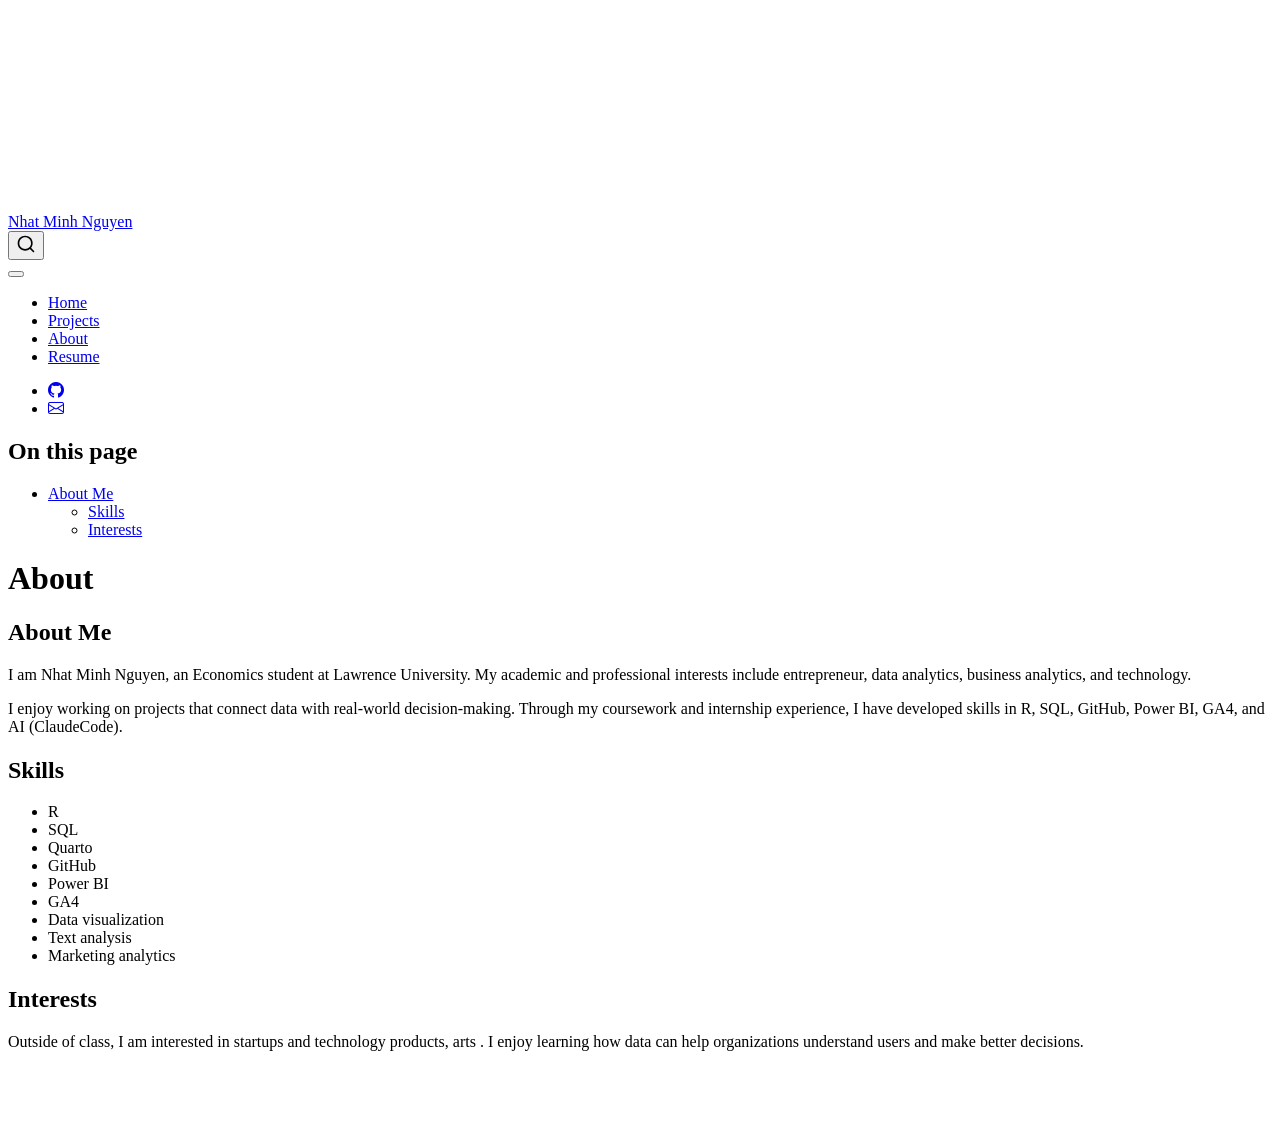
==== docs/about.html @ aa674521 "first commit - foundation" ====
<!DOCTYPE html>
<html xmlns="http://www.w3.org/1999/xhtml" lang="en" xml:lang="en"><head>

<meta charset="utf-8">
<meta name="generator" content="quarto-1.8.27">

<meta name="viewport" content="width=device-width, initial-scale=1.0, user-scalable=yes">


<title>About – Nhat Minh Nguyen</title>
<style>
code{white-space: pre-wrap;}
span.smallcaps{font-variant: small-caps;}
div.columns{display: flex; gap: min(4vw, 1.5em);}
div.column{flex: auto; overflow-x: auto;}
div.hanging-indent{margin-left: 1.5em; text-indent: -1.5em;}
ul.task-list{list-style: none;}
ul.task-list li input[type="checkbox"] {
  width: 0.8em;
  margin: 0 0.8em 0.2em -1em; /* quarto-specific, see https://github.com/quarto-dev/quarto-cli/issues/4556 */ 
  vertical-align: middle;
}
</style>


<script src="site_libs/quarto-nav/quarto-nav.js"></script>
<script src="site_libs/quarto-nav/headroom.min.js"></script>
<script src="site_libs/clipboard/clipboard.min.js"></script>
<script src="site_libs/quarto-search/autocomplete.umd.js"></script>
<script src="site_libs/quarto-search/fuse.min.js"></script>
<script src="site_libs/quarto-search/quarto-search.js"></script>
<meta name="quarto:offset" content="./">
<script src="site_libs/quarto-html/quarto.js" type="module"></script>
<script src="site_libs/quarto-html/tabsets/tabsets.js" type="module"></script>
<script src="site_libs/quarto-html/axe/axe-check.js" type="module"></script>
<script src="site_libs/quarto-html/popper.min.js"></script>
<script src="site_libs/quarto-html/tippy.umd.min.js"></script>
<script src="site_libs/quarto-html/anchor.min.js"></script>
<link href="site_libs/quarto-html/tippy.css" rel="stylesheet">
<link href="site_libs/quarto-html/quarto-syntax-highlighting-ed96de9b727972fe78a7b5d16c58bf87.css" rel="stylesheet" id="quarto-text-highlighting-styles">
<script src="site_libs/bootstrap/bootstrap.min.js"></script>
<link href="site_libs/bootstrap/bootstrap-icons.css" rel="stylesheet">
<link href="site_libs/bootstrap/bootstrap-c82218b12ac0f327fa8bd7d074ce2147.min.css" rel="stylesheet" append-hash="true" id="quarto-bootstrap" data-mode="light">
<script id="quarto-search-options" type="application/json">{
  "location": "navbar",
  "copy-button": false,
  "collapse-after": 3,
  "panel-placement": "end",
  "type": "overlay",
  "limit": 50,
  "keyboard-shortcut": [
    "f",
    "/",
    "s"
  ],
  "show-item-context": false,
  "language": {
    "search-no-results-text": "No results",
    "search-matching-documents-text": "matching documents",
    "search-copy-link-title": "Copy link to search",
    "search-hide-matches-text": "Hide additional matches",
    "search-more-match-text": "more match in this document",
    "search-more-matches-text": "more matches in this document",
    "search-clear-button-title": "Clear",
    "search-text-placeholder": "",
    "search-detached-cancel-button-title": "Cancel",
    "search-submit-button-title": "Submit",
    "search-label": "Search"
  }
}</script>


</head>

<body class="nav-fixed quarto-light">

<div id="quarto-search-results"></div>
  <header id="quarto-header" class="headroom fixed-top">
    <nav class="navbar navbar-expand-lg " data-bs-theme="dark">
      <div class="navbar-container container-fluid">
      <div class="navbar-brand-container mx-auto">
    <a class="navbar-brand" href="./index.html">
    <span class="navbar-title">Nhat Minh Nguyen</span>
    </a>
  </div>
            <div id="quarto-search" class="" title="Search"></div>
          <button class="navbar-toggler" type="button" data-bs-toggle="collapse" data-bs-target="#navbarCollapse" aria-controls="navbarCollapse" role="menu" aria-expanded="false" aria-label="Toggle navigation" onclick="if (window.quartoToggleHeadroom) { window.quartoToggleHeadroom(); }">
  <span class="navbar-toggler-icon"></span>
</button>
          <div class="collapse navbar-collapse" id="navbarCollapse">
            <ul class="navbar-nav navbar-nav-scroll me-auto">
  <li class="nav-item">
    <a class="nav-link" href="./index.html"> 
<span class="menu-text">Home</span></a>
  </li>  
  <li class="nav-item">
    <a class="nav-link" href="./projects.html"> 
<span class="menu-text">Projects</span></a>
  </li>  
  <li class="nav-item">
    <a class="nav-link active" href="./about.html" aria-current="page"> 
<span class="menu-text">About</span></a>
  </li>  
  <li class="nav-item">
    <a class="nav-link" href="./resume.html"> 
<span class="menu-text">Resume</span></a>
  </li>  
</ul>
            <ul class="navbar-nav navbar-nav-scroll ms-auto">
  <li class="nav-item compact">
    <a class="nav-link" href="https://github.com/dieciocho/nm.git"> <i class="bi bi-github" role="img">
</i> 
<span class="menu-text"></span></a>
  </li>  
  <li class="nav-item compact">
    <a class="nav-link" href="mailto:notnminh@gmail.com"> <i class="bi bi-envelope" role="img">
</i> 
<span class="menu-text"></span></a>
  </li>  
</ul>
          </div> <!-- /navcollapse -->
            <div class="quarto-navbar-tools">
</div>
      </div> <!-- /container-fluid -->
    </nav>
</header>
<!-- content -->
<div id="quarto-content" class="quarto-container page-columns page-rows-contents page-layout-article page-navbar">
<!-- sidebar -->
<!-- margin-sidebar -->
    <div id="quarto-margin-sidebar" class="sidebar margin-sidebar">
        <nav id="TOC" role="doc-toc" class="toc-active">
    <h2 id="toc-title">On this page</h2>
   
  <ul>
  <li><a href="#about-me" id="toc-about-me" class="nav-link active" data-scroll-target="#about-me">About Me</a>
  <ul class="collapse">
  <li><a href="#skills" id="toc-skills" class="nav-link" data-scroll-target="#skills">Skills</a></li>
  <li><a href="#interests" id="toc-interests" class="nav-link" data-scroll-target="#interests">Interests</a></li>
  </ul></li>
  </ul>
</nav>
    </div>
<!-- main -->
<main class="content" id="quarto-document-content">

<header id="title-block-header" class="quarto-title-block default">
<div class="quarto-title">
<h1 class="title">About</h1>
</div>



<div class="quarto-title-meta">

    
  
    
  </div>
  


</header>


<section id="about-me" class="level1">
<h1>About Me</h1>
<p>I am Nhat Minh Nguyen, an Economics student at Lawrence University. My academic and professional interests include entrepreneur, data analytics, business analytics, and technology.</p>
<p>I enjoy working on projects that connect data with real-world decision-making. Through my coursework and internship experience, I have developed skills in R, SQL, GitHub, Power BI, GA4, and AI (ClaudeCode).</p>
<section id="skills" class="level2">
<h2 class="anchored" data-anchor-id="skills">Skills</h2>
<ul>
<li>R</li>
<li>SQL</li>
<li>Quarto</li>
<li>GitHub</li>
<li>Power BI</li>
<li>GA4</li>
<li>Data visualization</li>
<li>Text analysis</li>
<li>Marketing analytics</li>
</ul>
</section>
<section id="interests" class="level2">
<h2 class="anchored" data-anchor-id="interests">Interests</h2>
<p>Outside of class, I am interested in startups and technology products, arts . I enjoy learning how data can help organizations understand users and make better decisions.</p>


</section>
</section>

</main> <!-- /main -->
<script id="quarto-html-after-body" type="application/javascript">
  window.document.addEventListener("DOMContentLoaded", function (event) {
    const icon = "";
    const anchorJS = new window.AnchorJS();
    anchorJS.options = {
      placement: 'right',
      icon: icon
    };
    anchorJS.add('.anchored');
    const isCodeAnnotation = (el) => {
      for (const clz of el.classList) {
        if (clz.startsWith('code-annotation-')) {                     
          return true;
        }
      }
      return false;
    }
    const onCopySuccess = function(e) {
      // button target
      const button = e.trigger;
      // don't keep focus
      button.blur();
      // flash "checked"
      button.classList.add('code-copy-button-checked');
      var currentTitle = button.getAttribute("title");
      button.setAttribute("title", "Copied!");
      let tooltip;
      if (window.bootstrap) {
        button.setAttribute("data-bs-toggle", "tooltip");
        button.setAttribute("data-bs-placement", "left");
        button.setAttribute("data-bs-title", "Copied!");
        tooltip = new bootstrap.Tooltip(button, 
          { trigger: "manual", 
            customClass: "code-copy-button-tooltip",
            offset: [0, -8]});
        tooltip.show();    
      }
      setTimeout(function() {
        if (tooltip) {
          tooltip.hide();
          button.removeAttribute("data-bs-title");
          button.removeAttribute("data-bs-toggle");
          button.removeAttribute("data-bs-placement");
        }
        button.setAttribute("title", currentTitle);
        button.classList.remove('code-copy-button-checked');
      }, 1000);
      // clear code selection
      e.clearSelection();
    }
    const getTextToCopy = function(trigger) {
      const outerScaffold = trigger.parentElement.cloneNode(true);
      const codeEl = outerScaffold.querySelector('code');
      for (const childEl of codeEl.children) {
        if (isCodeAnnotation(childEl)) {
          childEl.remove();
        }
      }
      return codeEl.innerText;
    }
    const clipboard = new window.ClipboardJS('.code-copy-button:not([data-in-quarto-modal])', {
      text: getTextToCopy
    });
    clipboard.on('success', onCopySuccess);
    if (window.document.getElementById('quarto-embedded-source-code-modal')) {
      const clipboardModal = new window.ClipboardJS('.code-copy-button[data-in-quarto-modal]', {
        text: getTextToCopy,
        container: window.document.getElementById('quarto-embedded-source-code-modal')
      });
      clipboardModal.on('success', onCopySuccess);
    }
      var localhostRegex = new RegExp(/^(?:http|https):\/\/localhost\:?[0-9]*\//);
      var mailtoRegex = new RegExp(/^mailto:/);
        var filterRegex = new RegExp('/' + window.location.host + '/');
      var isInternal = (href) => {
          return filterRegex.test(href) || localhostRegex.test(href) || mailtoRegex.test(href);
      }
      // Inspect non-navigation links and adorn them if external
     var links = window.document.querySelectorAll('a[href]:not(.nav-link):not(.navbar-brand):not(.toc-action):not(.sidebar-link):not(.sidebar-item-toggle):not(.pagination-link):not(.no-external):not([aria-hidden]):not(.dropdown-item):not(.quarto-navigation-tool):not(.about-link)');
      for (var i=0; i<links.length; i++) {
        const link = links[i];
        if (!isInternal(link.href)) {
          // undo the damage that might have been done by quarto-nav.js in the case of
          // links that we want to consider external
          if (link.dataset.originalHref !== undefined) {
            link.href = link.dataset.originalHref;
          }
        }
      }
    function tippyHover(el, contentFn, onTriggerFn, onUntriggerFn) {
      const config = {
        allowHTML: true,
        maxWidth: 500,
        delay: 100,
        arrow: false,
        appendTo: function(el) {
            return el.parentElement;
        },
        interactive: true,
        interactiveBorder: 10,
        theme: 'quarto',
        placement: 'bottom-start',
      };
      if (contentFn) {
        config.content = contentFn;
      }
      if (onTriggerFn) {
        config.onTrigger = onTriggerFn;
      }
      if (onUntriggerFn) {
        config.onUntrigger = onUntriggerFn;
      }
      window.tippy(el, config); 
    }
    const noterefs = window.document.querySelectorAll('a[role="doc-noteref"]');
    for (var i=0; i<noterefs.length; i++) {
      const ref = noterefs[i];
      tippyHover(ref, function() {
        // use id or data attribute instead here
        let href = ref.getAttribute('data-footnote-href') || ref.getAttribute('href');
        try { href = new URL(href).hash; } catch {}
        const id = href.replace(/^#\/?/, "");
        const note = window.document.getElementById(id);
        if (note) {
          return note.innerHTML;
        } else {
          return "";
        }
      });
    }
    const xrefs = window.document.querySelectorAll('a.quarto-xref');
    const processXRef = (id, note) => {
      // Strip column container classes
      const stripColumnClz = (el) => {
        el.classList.remove("page-full", "page-columns");
        if (el.children) {
          for (const child of el.children) {
            stripColumnClz(child);
          }
        }
      }
      stripColumnClz(note)
      if (id === null || id.startsWith('sec-')) {
        // Special case sections, only their first couple elements
        const container = document.createElement("div");
        if (note.children && note.children.length > 2) {
          container.appendChild(note.children[0].cloneNode(true));
          for (let i = 1; i < note.children.length; i++) {
            const child = note.children[i];
            if (child.tagName === "P" && child.innerText === "") {
              continue;
            } else {
              container.appendChild(child.cloneNode(true));
              break;
            }
          }
          if (window.Quarto?.typesetMath) {
            window.Quarto.typesetMath(container);
          }
          return container.innerHTML
        } else {
          if (window.Quarto?.typesetMath) {
            window.Quarto.typesetMath(note);
          }
          return note.innerHTML;
        }
      } else {
        // Remove any anchor links if they are present
        const anchorLink = note.querySelector('a.anchorjs-link');
        if (anchorLink) {
          anchorLink.remove();
        }
        if (window.Quarto?.typesetMath) {
          window.Quarto.typesetMath(note);
        }
        if (note.classList.contains("callout")) {
          return note.outerHTML;
        } else {
          return note.innerHTML;
        }
      }
    }
    for (var i=0; i<xrefs.length; i++) {
      const xref = xrefs[i];
      tippyHover(xref, undefined, function(instance) {
        instance.disable();
        let url = xref.getAttribute('href');
        let hash = undefined; 
        if (url.startsWith('#')) {
          hash = url;
        } else {
          try { hash = new URL(url).hash; } catch {}
        }
        if (hash) {
          const id = hash.replace(/^#\/?/, "");
          const note = window.document.getElementById(id);
          if (note !== null) {
            try {
              const html = processXRef(id, note.cloneNode(true));
              instance.setContent(html);
            } finally {
              instance.enable();
              instance.show();
            }
          } else {
            // See if we can fetch this
            fetch(url.split('#')[0])
            .then(res => res.text())
            .then(html => {
              const parser = new DOMParser();
              const htmlDoc = parser.parseFromString(html, "text/html");
              const note = htmlDoc.getElementById(id);
              if (note !== null) {
                const html = processXRef(id, note);
                instance.setContent(html);
              } 
            }).finally(() => {
              instance.enable();
              instance.show();
            });
          }
        } else {
          // See if we can fetch a full url (with no hash to target)
          // This is a special case and we should probably do some content thinning / targeting
          fetch(url)
          .then(res => res.text())
          .then(html => {
            const parser = new DOMParser();
            const htmlDoc = parser.parseFromString(html, "text/html");
            const note = htmlDoc.querySelector('main.content');
            if (note !== null) {
              // This should only happen for chapter cross references
              // (since there is no id in the URL)
              // remove the first header
              if (note.children.length > 0 && note.children[0].tagName === "HEADER") {
                note.children[0].remove();
              }
              const html = processXRef(null, note);
              instance.setContent(html);
            } 
          }).finally(() => {
            instance.enable();
            instance.show();
          });
        }
      }, function(instance) {
      });
    }
        let selectedAnnoteEl;
        const selectorForAnnotation = ( cell, annotation) => {
          let cellAttr = 'data-code-cell="' + cell + '"';
          let lineAttr = 'data-code-annotation="' +  annotation + '"';
          const selector = 'span[' + cellAttr + '][' + lineAttr + ']';
          return selector;
        }
        const selectCodeLines = (annoteEl) => {
          const doc = window.document;
          const targetCell = annoteEl.getAttribute("data-target-cell");
          const targetAnnotation = annoteEl.getAttribute("data-target-annotation");
          const annoteSpan = window.document.querySelector(selectorForAnnotation(targetCell, targetAnnotation));
          const lines = annoteSpan.getAttribute("data-code-lines").split(",");
          const lineIds = lines.map((line) => {
            return targetCell + "-" + line;
          })
          let top = null;
          let height = null;
          let parent = null;
          if (lineIds.length > 0) {
              //compute the position of the single el (top and bottom and make a div)
              const el = window.document.getElementById(lineIds[0]);
              top = el.offsetTop;
              height = el.offsetHeight;
              parent = el.parentElement.parentElement;
            if (lineIds.length > 1) {
              const lastEl = window.document.getElementById(lineIds[lineIds.length - 1]);
              const bottom = lastEl.offsetTop + lastEl.offsetHeight;
              height = bottom - top;
            }
            if (top !== null && height !== null && parent !== null) {
              // cook up a div (if necessary) and position it 
              let div = window.document.getElementById("code-annotation-line-highlight");
              if (div === null) {
                div = window.document.createElement("div");
                div.setAttribute("id", "code-annotation-line-highlight");
                div.style.position = 'absolute';
                parent.appendChild(div);
              }
              div.style.top = top - 2 + "px";
              div.style.height = height + 4 + "px";
              div.style.left = 0;
              let gutterDiv = window.document.getElementById("code-annotation-line-highlight-gutter");
              if (gutterDiv === null) {
                gutterDiv = window.document.createElement("div");
                gutterDiv.setAttribute("id", "code-annotation-line-highlight-gutter");
                gutterDiv.style.position = 'absolute';
                const codeCell = window.document.getElementById(targetCell);
                const gutter = codeCell.querySelector('.code-annotation-gutter');
                gutter.appendChild(gutterDiv);
              }
              gutterDiv.style.top = top - 2 + "px";
              gutterDiv.style.height = height + 4 + "px";
            }
            selectedAnnoteEl = annoteEl;
          }
        };
        const unselectCodeLines = () => {
          const elementsIds = ["code-annotation-line-highlight", "code-annotation-line-highlight-gutter"];
          elementsIds.forEach((elId) => {
            const div = window.document.getElementById(elId);
            if (div) {
              div.remove();
            }
          });
          selectedAnnoteEl = undefined;
        };
          // Handle positioning of the toggle
      window.addEventListener(
        "resize",
        throttle(() => {
          elRect = undefined;
          if (selectedAnnoteEl) {
            selectCodeLines(selectedAnnoteEl);
          }
        }, 10)
      );
      function throttle(fn, ms) {
      let throttle = false;
      let timer;
        return (...args) => {
          if(!throttle) { // first call gets through
              fn.apply(this, args);
              throttle = true;
          } else { // all the others get throttled
              if(timer) clearTimeout(timer); // cancel #2
              timer = setTimeout(() => {
                fn.apply(this, args);
                timer = throttle = false;
              }, ms);
          }
        };
      }
        // Attach click handler to the DT
        const annoteDls = window.document.querySelectorAll('dt[data-target-cell]');
        for (const annoteDlNode of annoteDls) {
          annoteDlNode.addEventListener('click', (event) => {
            const clickedEl = event.target;
            if (clickedEl !== selectedAnnoteEl) {
              unselectCodeLines();
              const activeEl = window.document.querySelector('dt[data-target-cell].code-annotation-active');
              if (activeEl) {
                activeEl.classList.remove('code-annotation-active');
              }
              selectCodeLines(clickedEl);
              clickedEl.classList.add('code-annotation-active');
            } else {
              // Unselect the line
              unselectCodeLines();
              clickedEl.classList.remove('code-annotation-active');
            }
          });
        }
    const findCites = (el) => {
      const parentEl = el.parentElement;
      if (parentEl) {
        const cites = parentEl.dataset.cites;
        if (cites) {
          return {
            el,
            cites: cites.split(' ')
          };
        } else {
          return findCites(el.parentElement)
        }
      } else {
        return undefined;
      }
    };
    var bibliorefs = window.document.querySelectorAll('a[role="doc-biblioref"]');
    for (var i=0; i<bibliorefs.length; i++) {
      const ref = bibliorefs[i];
      const citeInfo = findCites(ref);
      if (citeInfo) {
        tippyHover(citeInfo.el, function() {
          var popup = window.document.createElement('div');
          citeInfo.cites.forEach(function(cite) {
            var citeDiv = window.document.createElement('div');
            citeDiv.classList.add('hanging-indent');
            citeDiv.classList.add('csl-entry');
            var biblioDiv = window.document.getElementById('ref-' + cite);
            if (biblioDiv) {
              citeDiv.innerHTML = biblioDiv.innerHTML;
            }
            popup.appendChild(citeDiv);
          });
          return popup.innerHTML;
        });
      }
    }
  });
  </script>
</div> <!-- /content -->




</body></html>
---- docs/site_libs/quarto-html/tippy.css ----
.tippy-box[data-animation=fade][data-state=hidden]{opacity:0}[data-tippy-root]{max-width:calc(100vw - 10px)}.tippy-box{position:relative;background-color:#333;color:#fff;border-radius:4px;font-size:14px;line-height:1.4;white-space:normal;outline:0;transition-property:transform,visibility,opacity}.tippy-box[data-placement^=top]>.tippy-arrow{bottom:0}.tippy-box[data-placement^=top]>.tippy-arrow:before{bottom:-7px;left:0;border-width:8px 8px 0;border-top-color:initial;transform-origin:center top}.tippy-box[data-placement^=bottom]>.tippy-arrow{top:0}.tippy-box[data-placement^=bottom]>.tippy-arrow:before{top:-7px;left:0;border-width:0 8px 8px;border-bottom-color:initial;transform-origin:center bottom}.tippy-box[data-placement^=left]>.tippy-arrow{right:0}.tippy-box[data-placement^=left]>.tippy-arrow:before{border-width:8px 0 8px 8px;border-left-color:initial;right:-7px;transform-origin:center left}.tippy-box[data-placement^=right]>.tippy-arrow{left:0}.tippy-box[data-placement^=right]>.tippy-arrow:before{left:-7px;border-width:8px 8px 8px 0;border-right-color:initial;transform-origin:center right}.tippy-box[data-inertia][data-state=visible]{transition-timing-function:cubic-bezier(.54,1.5,.38,1.11)}.tippy-arrow{width:16px;height:16px;color:#333}.tippy-arrow:before{content:"";position:absolute;border-color:transparent;border-style:solid}.tippy-content{position:relative;padding:5px 9px;z-index:1}
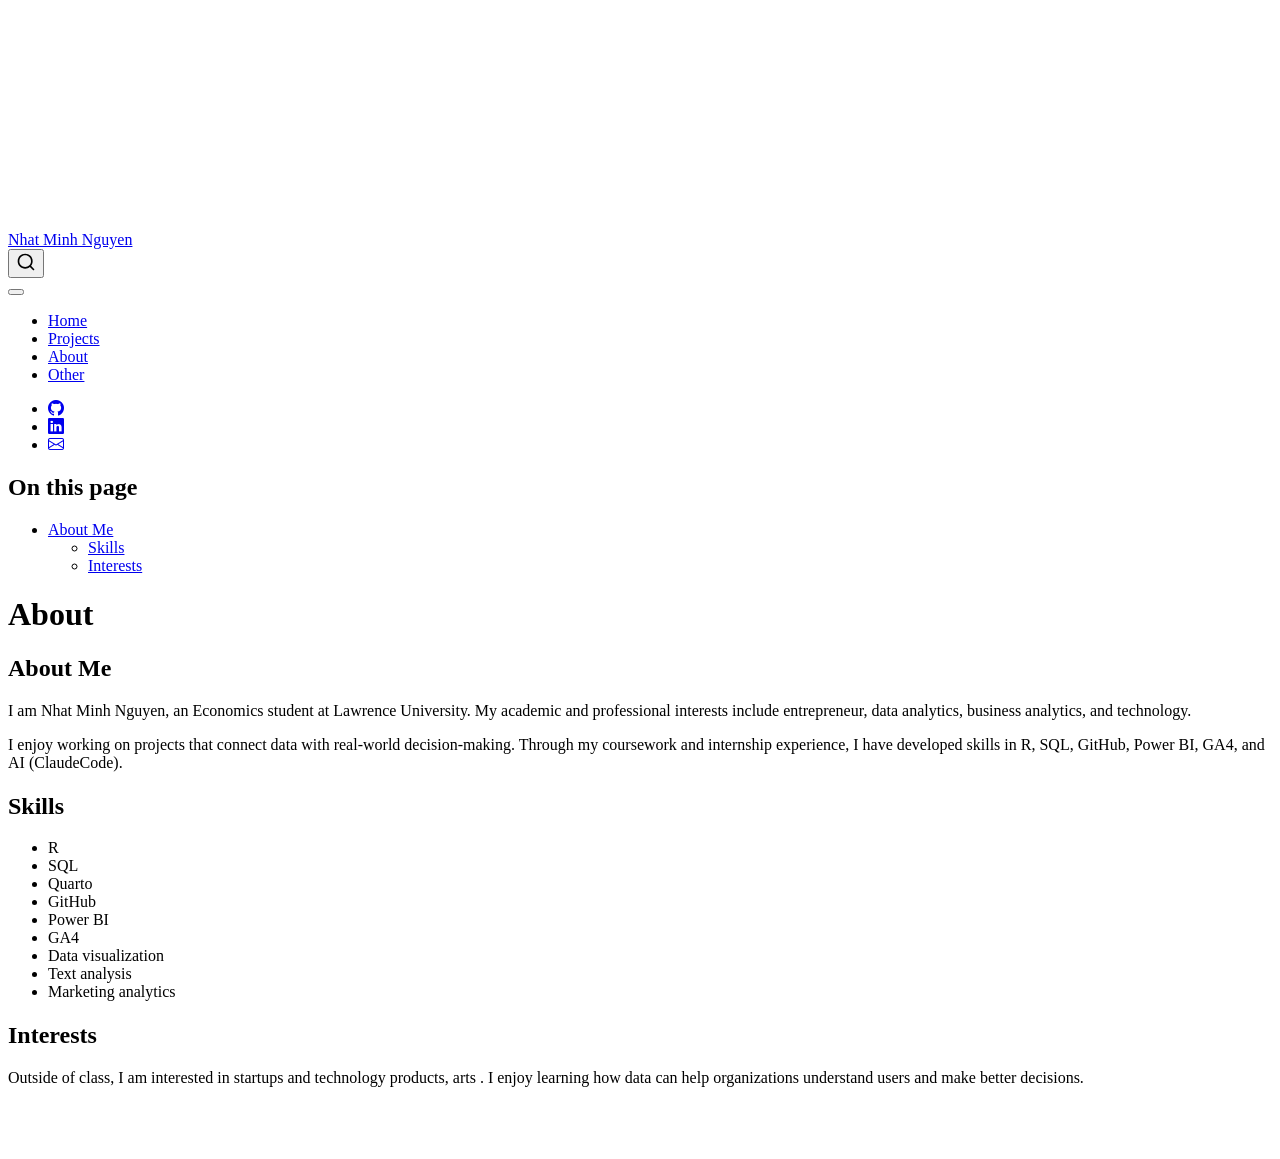
==== commit f419efe9: "other page" ====
--- a/docs/about.html
+++ b/docs/about.html
@@ -102,13 +102,18 @@
 <span class="menu-text">About</span></a>
   </li>  
   <li class="nav-item">
-    <a class="nav-link" href="./resume.html"> 
-<span class="menu-text">Resume</span></a>
+    <a class="nav-link" href="./other.html"> 
+<span class="menu-text">Other</span></a>
   </li>  
 </ul>
             <ul class="navbar-nav navbar-nav-scroll ms-auto">
   <li class="nav-item compact">
     <a class="nav-link" href="https://github.com/dieciocho/nm.git"> <i class="bi bi-github" role="img">
+</i> 
+<span class="menu-text"></span></a>
+  </li>  
+  <li class="nav-item compact">
+    <a class="nav-link" href="https://www.linkedin.com/in/minh-nguyen-962671228/"> <i class="bi bi-linkedin" role="img">
 </i> 
 <span class="menu-text"></span></a>
   </li>  
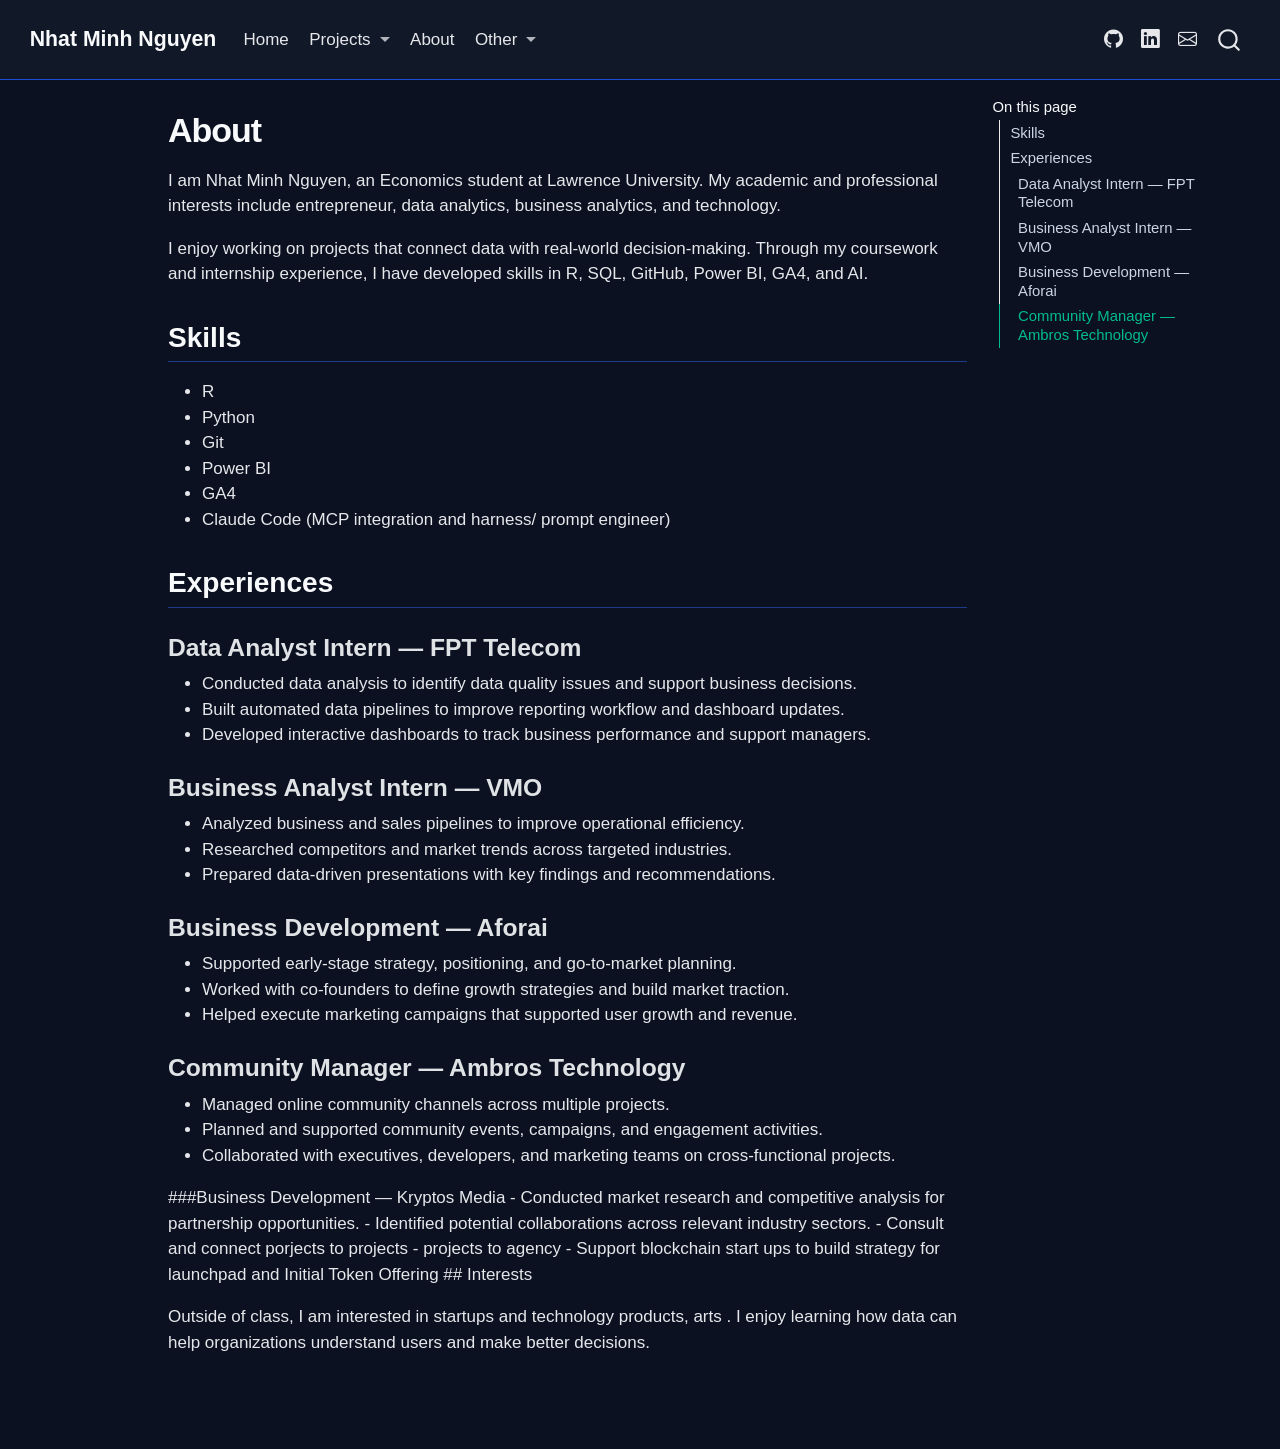
==== commit 05ce0add: "Add UNIGLOBE website link" ====
--- a/docs/about.html
+++ b/docs/about.html
@@ -37,10 +37,10 @@
 <script src="site_libs/quarto-html/tippy.umd.min.js"></script>
 <script src="site_libs/quarto-html/anchor.min.js"></script>
 <link href="site_libs/quarto-html/tippy.css" rel="stylesheet">
-<link href="site_libs/quarto-html/quarto-syntax-highlighting-ed96de9b727972fe78a7b5d16c58bf87.css" rel="stylesheet" id="quarto-text-highlighting-styles">
+<link href="site_libs/quarto-html/quarto-syntax-highlighting-dark-4d9afe2b8d18ee9fa5d0d57b5ed4214d.css" rel="stylesheet" id="quarto-text-highlighting-styles">
 <script src="site_libs/bootstrap/bootstrap.min.js"></script>
 <link href="site_libs/bootstrap/bootstrap-icons.css" rel="stylesheet">
-<link href="site_libs/bootstrap/bootstrap-c82218b12ac0f327fa8bd7d074ce2147.min.css" rel="stylesheet" append-hash="true" id="quarto-bootstrap" data-mode="light">
+<link href="site_libs/bootstrap/bootstrap-1142483333eda12a528f47866739cea9.min.css" rel="stylesheet" append-hash="true" id="quarto-bootstrap" data-mode="dark">
 <script id="quarto-search-options" type="application/json">{
   "location": "navbar",
   "copy-button": false,
@@ -70,6 +70,7 @@
 }</script>
 
 
+<link rel="stylesheet" href="styles.css">
 </head>
 
 <body class="nav-fixed quarto-light">
@@ -93,22 +94,68 @@
     <a class="nav-link" href="./index.html"> 
 <span class="menu-text">Home</span></a>
   </li>  
-  <li class="nav-item">
-    <a class="nav-link" href="./projects.html"> 
-<span class="menu-text">Projects</span></a>
-  </li>  
+  <li class="nav-item dropdown ">
+    <a class="nav-link dropdown-toggle" href="#" id="nav-menu-projects" role="link" data-bs-toggle="dropdown" aria-expanded="false">
+ <span class="menu-text">Projects</span>
+    </a>
+    <ul class="dropdown-menu" aria-labelledby="nav-menu-projects">    
+        <li>
+    <a class="dropdown-item" href="./projects.html">
+ <span class="dropdown-text">All Projects</span></a>
+  </li>  
+        <li>
+    <a class="dropdown-item" href="https://github.com/ADC-405-S26/Project_5_PaperPoster_Team_7">
+ <span class="dropdown-text">Paper Poster Project</span></a>
+  </li>  
+        <li>
+    <a class="dropdown-item" href="https://github.com/ADC-405-S26/Project_2_SQL_Team_12">
+ <span class="dropdown-text">SQL Project</span></a>
+  </li>  
+        <li>
+    <a class="dropdown-item" href="https://github.com/ADC-405-S26/Project_3_TextAnalysis_Team_12">
+ <span class="dropdown-text">Text Analysis Project</span></a>
+  </li>  
+        <li>
+    <a class="dropdown-item" href="https://github.com/ADC-405-S26/Tokenization-and-Bigrams-Explore-Package">
+ <span class="dropdown-text">R Package</span></a>
+  </li>  
+        <li>
+    <a class="dropdown-item" href="https://github.com/ADC-405-S26/dieciocho_R_package_presentation">
+ <span class="dropdown-text">R Package Presentation</span></a>
+  </li>  
+    </ul>
+  </li>
   <li class="nav-item">
     <a class="nav-link active" href="./about.html" aria-current="page"> 
 <span class="menu-text">About</span></a>
   </li>  
-  <li class="nav-item">
-    <a class="nav-link" href="./other.html"> 
-<span class="menu-text">Other</span></a>
-  </li>  
+  <li class="nav-item dropdown ">
+    <a class="nav-link dropdown-toggle" href="#" id="nav-menu-other" role="link" data-bs-toggle="dropdown" aria-expanded="false">
+ <span class="menu-text">Other</span>
+    </a>
+    <ul class="dropdown-menu" aria-labelledby="nav-menu-other">    
+        <li>
+    <a class="dropdown-item" href="./other.html">
+ <span class="dropdown-text">Other Interests</span></a>
+  </li>  
+        <li>
+    <a class="dropdown-item" href="./other.html#creative-work">
+ <span class="dropdown-text">Creative Work</span></a>
+  </li>  
+        <li>
+    <a class="dropdown-item" href="./other.html#sports-and-culture">
+ <span class="dropdown-text">Sports &amp; Culture</span></a>
+  </li>  
+        <li>
+    <a class="dropdown-item" href="./other.html#design-and-branding">
+ <span class="dropdown-text">Design &amp; Branding</span></a>
+  </li>  
+    </ul>
+  </li>
 </ul>
             <ul class="navbar-nav navbar-nav-scroll ms-auto">
   <li class="nav-item compact">
-    <a class="nav-link" href="https://github.com/dieciocho/nm.git"> <i class="bi bi-github" role="img">
+    <a class="nav-link" href="https://github.com/dieciocho/nm"> <i class="bi bi-github" role="img">
 </i> 
 <span class="menu-text"></span></a>
   </li>  
@@ -138,10 +185,13 @@
     <h2 id="toc-title">On this page</h2>
    
   <ul>
-  <li><a href="#about-me" id="toc-about-me" class="nav-link active" data-scroll-target="#about-me">About Me</a>
+  <li><a href="#skills" id="toc-skills" class="nav-link active" data-scroll-target="#skills">Skills</a></li>
+  <li><a href="#experiences" id="toc-experiences" class="nav-link" data-scroll-target="#experiences">Experiences</a>
   <ul class="collapse">
-  <li><a href="#skills" id="toc-skills" class="nav-link" data-scroll-target="#skills">Skills</a></li>
-  <li><a href="#interests" id="toc-interests" class="nav-link" data-scroll-target="#interests">Interests</a></li>
+  <li><a href="#data-analyst-intern-fpt-telecom" id="toc-data-analyst-intern-fpt-telecom" class="nav-link" data-scroll-target="#data-analyst-intern-fpt-telecom">Data Analyst Intern — FPT Telecom</a></li>
+  <li><a href="#business-analyst-intern-vmo" id="toc-business-analyst-intern-vmo" class="nav-link" data-scroll-target="#business-analyst-intern-vmo">Business Analyst Intern — VMO</a></li>
+  <li><a href="#business-development-aforai" id="toc-business-development-aforai" class="nav-link" data-scroll-target="#business-development-aforai">Business Development — Aforai</a></li>
+  <li><a href="#community-manager-ambros-technology" id="toc-community-manager-ambros-technology" class="nav-link" data-scroll-target="#community-manager-ambros-technology">Community Manager — Ambros Technology</a></li>
   </ul></li>
   </ul>
 </nav>
@@ -168,26 +218,53 @@
 </header>
 
 
-<section id="about-me" class="level1">
-<h1>About Me</h1>
 <p>I am Nhat Minh Nguyen, an Economics student at Lawrence University. My academic and professional interests include entrepreneur, data analytics, business analytics, and technology.</p>
-<p>I enjoy working on projects that connect data with real-world decision-making. Through my coursework and internship experience, I have developed skills in R, SQL, GitHub, Power BI, GA4, and AI (ClaudeCode).</p>
+<p>I enjoy working on projects that connect data with real-world decision-making. Through my coursework and internship experience, I have developed skills in R, SQL, GitHub, Power BI, GA4, and AI.</p>
 <section id="skills" class="level2">
 <h2 class="anchored" data-anchor-id="skills">Skills</h2>
 <ul>
 <li>R</li>
-<li>SQL</li>
-<li>Quarto</li>
-<li>GitHub</li>
+<li>Python</li>
+<li>Git</li>
 <li>Power BI</li>
 <li>GA4</li>
-<li>Data visualization</li>
-<li>Text analysis</li>
-<li>Marketing analytics</li>
+<li>Claude Code (MCP integration and harness/ prompt engineer)</li>
 </ul>
 </section>
-<section id="interests" class="level2">
-<h2 class="anchored" data-anchor-id="interests">Interests</h2>
+<section id="experiences" class="level2">
+<h2 class="anchored" data-anchor-id="experiences">Experiences</h2>
+<section id="data-analyst-intern-fpt-telecom" class="level3">
+<h3 class="anchored" data-anchor-id="data-analyst-intern-fpt-telecom">Data Analyst Intern — FPT Telecom</h3>
+<ul>
+<li>Conducted data analysis to identify data quality issues and support business decisions.</li>
+<li>Built automated data pipelines to improve reporting workflow and dashboard updates.</li>
+<li>Developed interactive dashboards to track business performance and support managers.</li>
+</ul>
+</section>
+<section id="business-analyst-intern-vmo" class="level3">
+<h3 class="anchored" data-anchor-id="business-analyst-intern-vmo">Business Analyst Intern — VMO</h3>
+<ul>
+<li>Analyzed business and sales pipelines to improve operational efficiency.</li>
+<li>Researched competitors and market trends across targeted industries.</li>
+<li>Prepared data-driven presentations with key findings and recommendations.</li>
+</ul>
+</section>
+<section id="business-development-aforai" class="level3">
+<h3 class="anchored" data-anchor-id="business-development-aforai">Business Development — Aforai</h3>
+<ul>
+<li>Supported early-stage strategy, positioning, and go-to-market planning.</li>
+<li>Worked with co-founders to define growth strategies and build market traction.</li>
+<li>Helped execute marketing campaigns that supported user growth and revenue.</li>
+</ul>
+</section>
+<section id="community-manager-ambros-technology" class="level3">
+<h3 class="anchored" data-anchor-id="community-manager-ambros-technology">Community Manager — Ambros Technology</h3>
+<ul>
+<li>Managed online community channels across multiple projects.</li>
+<li>Planned and supported community events, campaigns, and engagement activities.</li>
+<li>Collaborated with executives, developers, and marketing teams on cross-functional projects.</li>
+</ul>
+<p>###Business Development — Kryptos Media - Conducted market research and competitive analysis for partnership opportunities. - Identified potential collaborations across relevant industry sectors. - Consult and connect porjects to projects - projects to agency - Support blockchain start ups to build strategy for launchpad and Initial Token Offering ## Interests</p>
 <p>Outside of class, I am interested in startups and technology products, arts . I enjoy learning how data can help organizations understand users and make better decisions.</p>
 
 
--- a/docs/site_libs/quarto-html/quarto-syntax-highlighting-dark-4d9afe2b8d18ee9fa5d0d57b5ed4214d.css
+++ b/docs/site_libs/quarto-html/quarto-syntax-highlighting-dark-4d9afe2b8d18ee9fa5d0d57b5ed4214d.css
@@ -0,0 +1,219 @@
+/* quarto syntax highlight colors */
+:root {
+  --quarto-hl-al-color: #f07178;
+  --quarto-hl-an-color: #d4d0ab;
+  --quarto-hl-at-color: #00e0e0;
+  --quarto-hl-bn-color: #d4d0ab;
+  --quarto-hl-bu-color: #abe338;
+  --quarto-hl-ch-color: #abe338;
+  --quarto-hl-co-color: #f8f8f2;
+  --quarto-hl-cv-color: #ffd700;
+  --quarto-hl-cn-color: #ffd700;
+  --quarto-hl-cf-color: #ffa07a;
+  --quarto-hl-dt-color: #ffa07a;
+  --quarto-hl-dv-color: #d4d0ab;
+  --quarto-hl-do-color: #f8f8f2;
+  --quarto-hl-er-color: #f07178;
+  --quarto-hl-ex-color: #00e0e0;
+  --quarto-hl-fl-color: #d4d0ab;
+  --quarto-hl-fu-color: #ffa07a;
+  --quarto-hl-im-color: #abe338;
+  --quarto-hl-in-color: #d4d0ab;
+  --quarto-hl-kw-color: #ffa07a;
+  --quarto-hl-op-color: #ffa07a;
+  --quarto-hl-ot-color: #00e0e0;
+  --quarto-hl-pp-color: #dcc6e0;
+  --quarto-hl-re-color: #00e0e0;
+  --quarto-hl-sc-color: #abe338;
+  --quarto-hl-ss-color: #abe338;
+  --quarto-hl-st-color: #abe338;
+  --quarto-hl-va-color: #00e0e0;
+  --quarto-hl-vs-color: #abe338;
+  --quarto-hl-wa-color: #dcc6e0;
+}
+
+/* other quarto variables */
+:root {
+  --quarto-font-monospace: SFMono-Regular, Menlo, Monaco, Consolas, "Liberation Mono", "Courier New", monospace;
+}
+
+/* syntax highlight based on Pandoc's rules */
+pre > code.sourceCode > span {
+  color: #f8f8f2;
+}
+
+code.sourceCode > span {
+  color: #f8f8f2;
+}
+
+div.sourceCode,
+div.sourceCode pre.sourceCode {
+  color: #f8f8f2;
+}
+
+/* Normal */
+code span {
+  color: #f8f8f2;
+}
+
+/* Alert */
+code span.al {
+  color: #f07178;
+}
+
+/* Annotation */
+code span.an {
+  color: #d4d0ab;
+}
+
+/* Attribute */
+code span.at {
+  color: #00e0e0;
+}
+
+/* BaseN */
+code span.bn {
+  color: #d4d0ab;
+}
+
+/* BuiltIn */
+code span.bu {
+  color: #abe338;
+}
+
+/* ControlFlow */
+code span.cf {
+  font-weight: bold;
+  color: #ffa07a;
+}
+
+/* Char */
+code span.ch {
+  color: #abe338;
+}
+
+/* Constant */
+code span.cn {
+  color: #ffd700;
+}
+
+/* Comment */
+code span.co {
+  font-style: italic;
+  color: #f8f8f2;
+}
+
+/* CommentVar */
+code span.cv {
+  color: #ffd700;
+}
+
+/* Documentation */
+code span.do {
+  color: #f8f8f2;
+}
+
+/* DataType */
+code span.dt {
+  color: #ffa07a;
+}
+
+/* DecVal */
+code span.dv {
+  color: #d4d0ab;
+}
+
+/* Error */
+code span.er {
+  color: #f07178;
+  text-decoration: underline;
+}
+
+/* Extension */
+code span.ex {
+  font-weight: bold;
+  color: #00e0e0;
+}
+
+/* Float */
+code span.fl {
+  color: #d4d0ab;
+}
+
+/* Function */
+code span.fu {
+  color: #ffa07a;
+}
+
+/* Import */
+code span.im {
+  color: #abe338;
+}
+
+/* Information */
+code span.in {
+  color: #d4d0ab;
+}
+
+/* Keyword */
+code span.kw {
+  font-weight: bold;
+  color: #ffa07a;
+}
+
+/* Operator */
+code span.op {
+  color: #ffa07a;
+}
+
+/* Other */
+code span.ot {
+  color: #00e0e0;
+}
+
+/* Preprocessor */
+code span.pp {
+  color: #dcc6e0;
+}
+
+/* RegionMarker */
+code span.re {
+  background-color: #f8f8f2;
+  color: #00e0e0;
+}
+
+/* SpecialChar */
+code span.sc {
+  color: #abe338;
+}
+
+/* SpecialString */
+code span.ss {
+  color: #abe338;
+}
+
+/* String */
+code span.st {
+  color: #abe338;
+}
+
+/* Variable */
+code span.va {
+  color: #00e0e0;
+}
+
+/* VerbatimString */
+code span.vs {
+  color: #abe338;
+}
+
+/* Warning */
+code span.wa {
+  color: #dcc6e0;
+}
+
+.prevent-inlining {
+  content: "</";
+}
+
+/*# sourceMappingURL=86edf53ecdff796acf02dbceed379426.css.map */
--- a/docs/styles.css
+++ b/docs/styles.css
@@ -0,0 +1,106 @@
+/* Main page background */
+body {
+  background-color: #0B1120;
+  color: #E5E7EB;
+  font-family: "Inter", "Segoe UI", Arial, sans-serif;
+}
+
+/* Main content area */
+main {
+  max-width: 1000px;
+}
+
+/* Headings */
+h1, h2, h3 {
+  color: #F8FAFC;
+  font-weight: 700;
+}
+
+h1 {
+  letter-spacing: -0.03em;
+}
+
+h2 {
+  border-bottom: 1px solid #1E3A8A;
+  padding-bottom: 0.4rem;
+  margin-top: 2rem;
+}
+
+/* Links */
+a {
+  color: #60A5FA;
+  text-decoration: none;
+}
+
+a:hover {
+  color: #93C5FD;
+  text-decoration: underline;
+}
+
+/* Navbar */
+.navbar {
+  background-color: #111827 !important;
+  border-bottom: 1px solid #1D4ED8;
+}
+
+.navbar-title {
+  color: #F8FAFC !important;
+  font-weight: 700;
+}
+
+.navbar-nav .nav-link {
+  color: #E5E7EB !important;
+}
+
+.navbar-nav .nav-link:hover {
+  color: #60A5FA !important;
+}
+
+/* Dropdown menu */
+.dropdown-menu {
+  background-color: #111827;
+  border: 1px solid #2563EB;
+  box-shadow: 0 10px 25px rgba(37, 99, 235, 0.2);
+}
+
+.dropdown-item {
+  color: #E5E7EB;
+}
+
+.dropdown-item:hover {
+  background-color: #1E3A8A;
+  color: #FFFFFF;
+}
+
+/* Cards / project sections */
+.card, .quarto-grid-item {
+  background-color: #111827;
+  border: 1px solid #1E40AF;
+  border-radius: 14px;
+}
+
+/* Code blocks */
+pre, code {
+  background-color: #111827;
+  color: #93C5FD;
+  border-radius: 6px;
+}
+
+/* Horizontal rules */
+hr {
+  border-color: #1E3A8A;
+}
+
+/* Image styling */
+img {
+  border-radius: 14px;
+}
+
+/* Table of contents */
+.sidebar nav[role="doc-toc"] ul > li > a {
+  color: #CBD5E1 !important;
+}
+
+.sidebar nav[role="doc-toc"] ul > li > a:hover {
+  color: #60A5FA !important;
+}
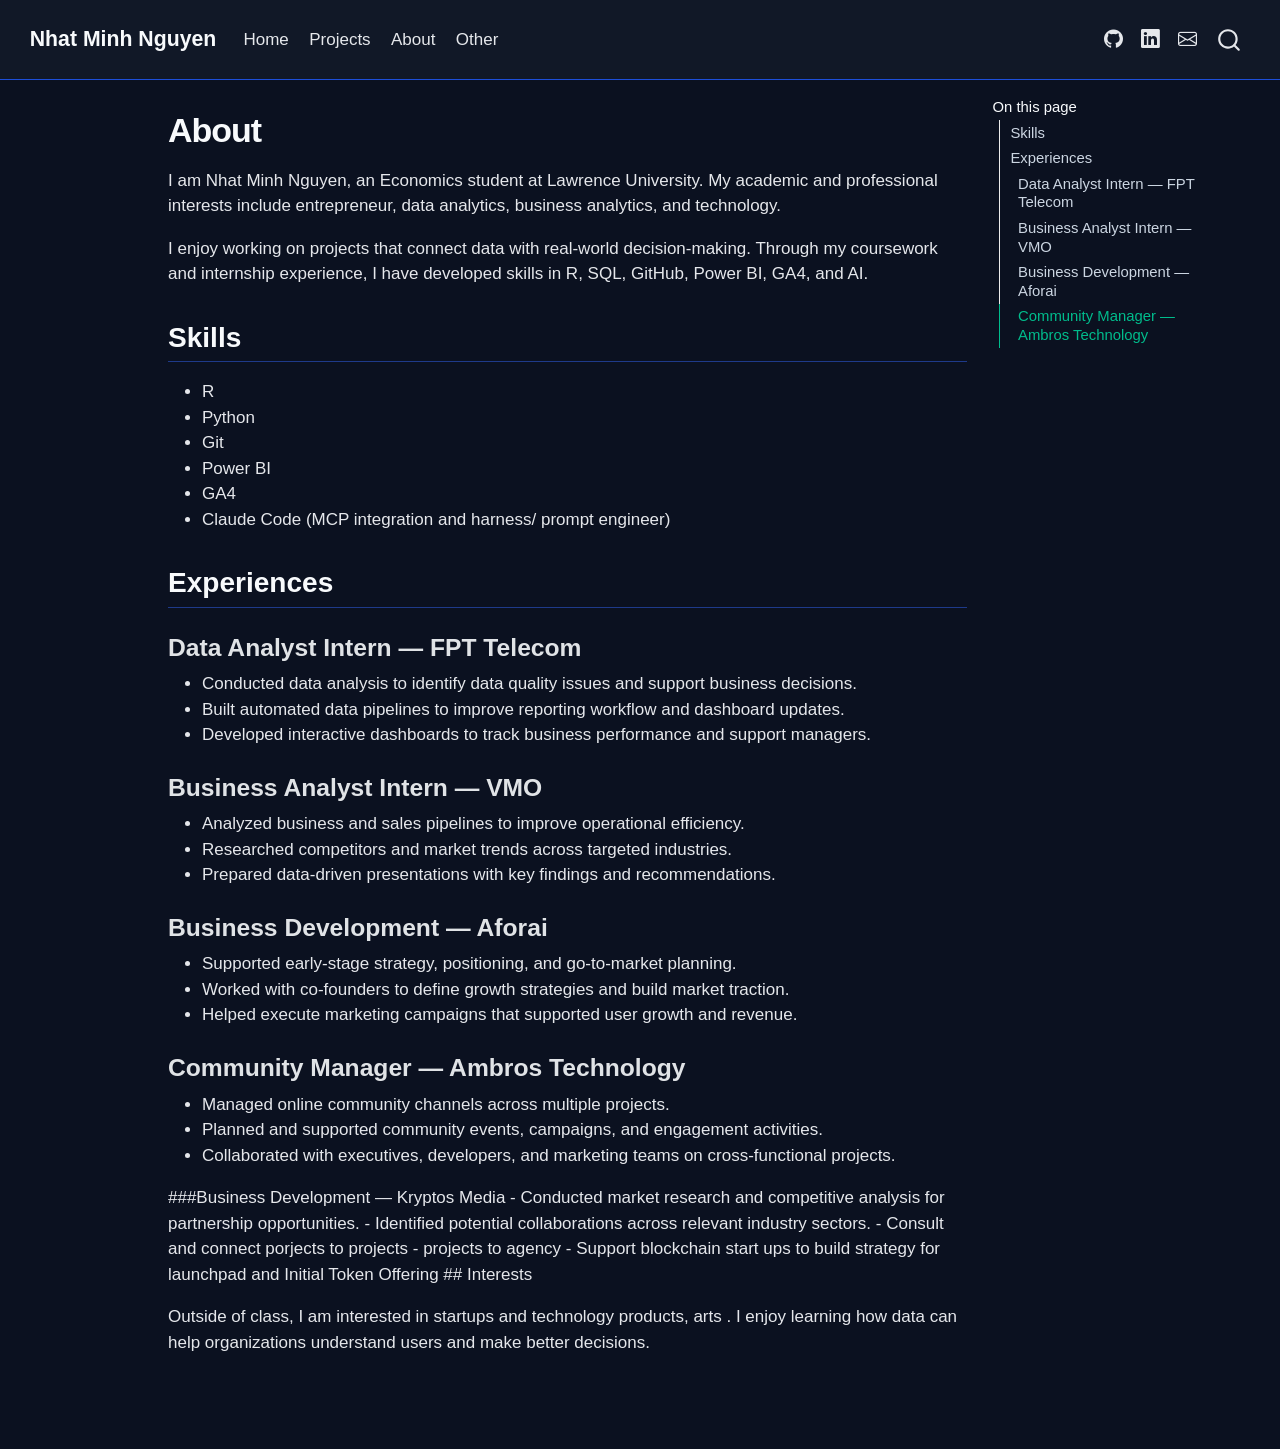
==== commit 0f0b1f04: "Remove navbar dropdowns" ====
--- a/docs/about.html
+++ b/docs/about.html
@@ -94,64 +94,18 @@
     <a class="nav-link" href="./index.html"> 
 <span class="menu-text">Home</span></a>
   </li>  
-  <li class="nav-item dropdown ">
-    <a class="nav-link dropdown-toggle" href="#" id="nav-menu-projects" role="link" data-bs-toggle="dropdown" aria-expanded="false">
- <span class="menu-text">Projects</span>
-    </a>
-    <ul class="dropdown-menu" aria-labelledby="nav-menu-projects">    
-        <li>
-    <a class="dropdown-item" href="./projects.html">
- <span class="dropdown-text">All Projects</span></a>
+  <li class="nav-item">
+    <a class="nav-link" href="./projects.html"> 
+<span class="menu-text">Projects</span></a>
   </li>  
-        <li>
-    <a class="dropdown-item" href="https://github.com/ADC-405-S26/Project_5_PaperPoster_Team_7">
- <span class="dropdown-text">Paper Poster Project</span></a>
-  </li>  
-        <li>
-    <a class="dropdown-item" href="https://github.com/ADC-405-S26/Project_2_SQL_Team_12">
- <span class="dropdown-text">SQL Project</span></a>
-  </li>  
-        <li>
-    <a class="dropdown-item" href="https://github.com/ADC-405-S26/Project_3_TextAnalysis_Team_12">
- <span class="dropdown-text">Text Analysis Project</span></a>
-  </li>  
-        <li>
-    <a class="dropdown-item" href="https://github.com/ADC-405-S26/Tokenization-and-Bigrams-Explore-Package">
- <span class="dropdown-text">R Package</span></a>
-  </li>  
-        <li>
-    <a class="dropdown-item" href="https://github.com/ADC-405-S26/dieciocho_R_package_presentation">
- <span class="dropdown-text">R Package Presentation</span></a>
-  </li>  
-    </ul>
-  </li>
   <li class="nav-item">
     <a class="nav-link active" href="./about.html" aria-current="page"> 
 <span class="menu-text">About</span></a>
   </li>  
-  <li class="nav-item dropdown ">
-    <a class="nav-link dropdown-toggle" href="#" id="nav-menu-other" role="link" data-bs-toggle="dropdown" aria-expanded="false">
- <span class="menu-text">Other</span>
-    </a>
-    <ul class="dropdown-menu" aria-labelledby="nav-menu-other">    
-        <li>
-    <a class="dropdown-item" href="./other.html">
- <span class="dropdown-text">Other Interests</span></a>
+  <li class="nav-item">
+    <a class="nav-link" href="./other.html"> 
+<span class="menu-text">Other</span></a>
   </li>  
-        <li>
-    <a class="dropdown-item" href="./other.html#creative-work">
- <span class="dropdown-text">Creative Work</span></a>
-  </li>  
-        <li>
-    <a class="dropdown-item" href="./other.html#sports-and-culture">
- <span class="dropdown-text">Sports &amp; Culture</span></a>
-  </li>  
-        <li>
-    <a class="dropdown-item" href="./other.html#design-and-branding">
- <span class="dropdown-text">Design &amp; Branding</span></a>
-  </li>  
-    </ul>
-  </li>
 </ul>
             <ul class="navbar-nav navbar-nav-scroll ms-auto">
   <li class="nav-item compact">
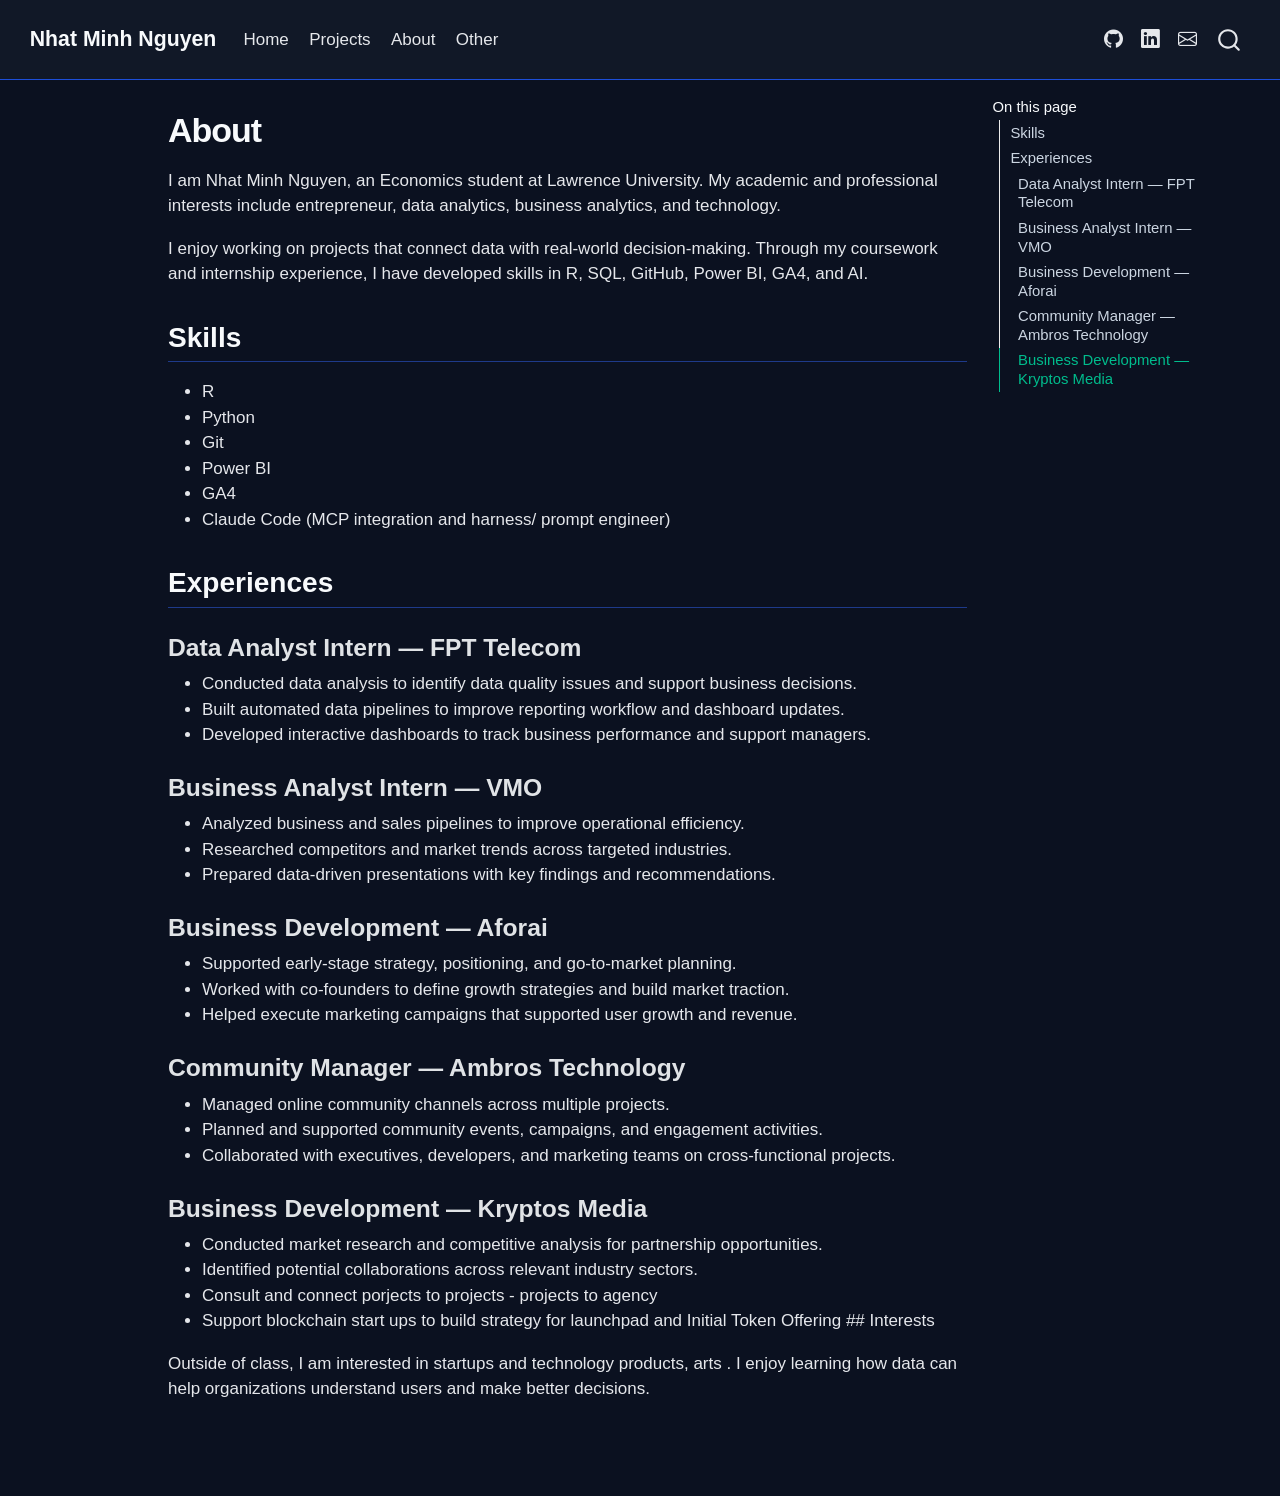
==== commit 99e70c71: "playing around" ====
--- a/docs/about.html
+++ b/docs/about.html
@@ -146,6 +146,7 @@
   <li><a href="#business-analyst-intern-vmo" id="toc-business-analyst-intern-vmo" class="nav-link" data-scroll-target="#business-analyst-intern-vmo">Business Analyst Intern — VMO</a></li>
   <li><a href="#business-development-aforai" id="toc-business-development-aforai" class="nav-link" data-scroll-target="#business-development-aforai">Business Development — Aforai</a></li>
   <li><a href="#community-manager-ambros-technology" id="toc-community-manager-ambros-technology" class="nav-link" data-scroll-target="#community-manager-ambros-technology">Community Manager — Ambros Technology</a></li>
+  <li><a href="#business-development-kryptos-media" id="toc-business-development-kryptos-media" class="nav-link" data-scroll-target="#business-development-kryptos-media">Business Development — Kryptos Media</a></li>
   </ul></li>
   </ul>
 </nav>
@@ -218,7 +219,15 @@
 <li>Planned and supported community events, campaigns, and engagement activities.</li>
 <li>Collaborated with executives, developers, and marketing teams on cross-functional projects.</li>
 </ul>
-<p>###Business Development — Kryptos Media - Conducted market research and competitive analysis for partnership opportunities. - Identified potential collaborations across relevant industry sectors. - Consult and connect porjects to projects - projects to agency - Support blockchain start ups to build strategy for launchpad and Initial Token Offering ## Interests</p>
+</section>
+<section id="business-development-kryptos-media" class="level3">
+<h3 class="anchored" data-anchor-id="business-development-kryptos-media">Business Development — Kryptos Media</h3>
+<ul>
+<li>Conducted market research and competitive analysis for partnership opportunities.</li>
+<li>Identified potential collaborations across relevant industry sectors.</li>
+<li>Consult and connect porjects to projects - projects to agency</li>
+<li>Support blockchain start ups to build strategy for launchpad and Initial Token Offering ## Interests</li>
+</ul>
 <p>Outside of class, I am interested in startups and technology products, arts . I enjoy learning how data can help organizations understand users and make better decisions.</p>
 
 
--- a/docs/styles.css
+++ b/docs/styles.css
@@ -104,3 +104,28 @@
 .sidebar nav[role="doc-toc"] ul > li > a:hover {
   color: #60A5FA !important;
 }
+.pomme-gallery {
+  display: grid;
+  grid-template-columns: repeat(3, 1fr);
+  gap: 22px;
+  margin-top: 28px;
+  margin-bottom: 32px;
+}
+
+.pomme-gallery img {
+  width: 100%;
+  height: 360px;
+  border-radius: 14px;
+  object-fit: cover;
+  box-shadow: 0 8px 24px rgba(0, 0, 0, 0.35);
+}
+
+@media (max-width: 900px) {
+  .pomme-gallery {
+    grid-template-columns: 1fr;
+  }
+
+  .pomme-gallery img {
+    height: auto;
+  }
+}
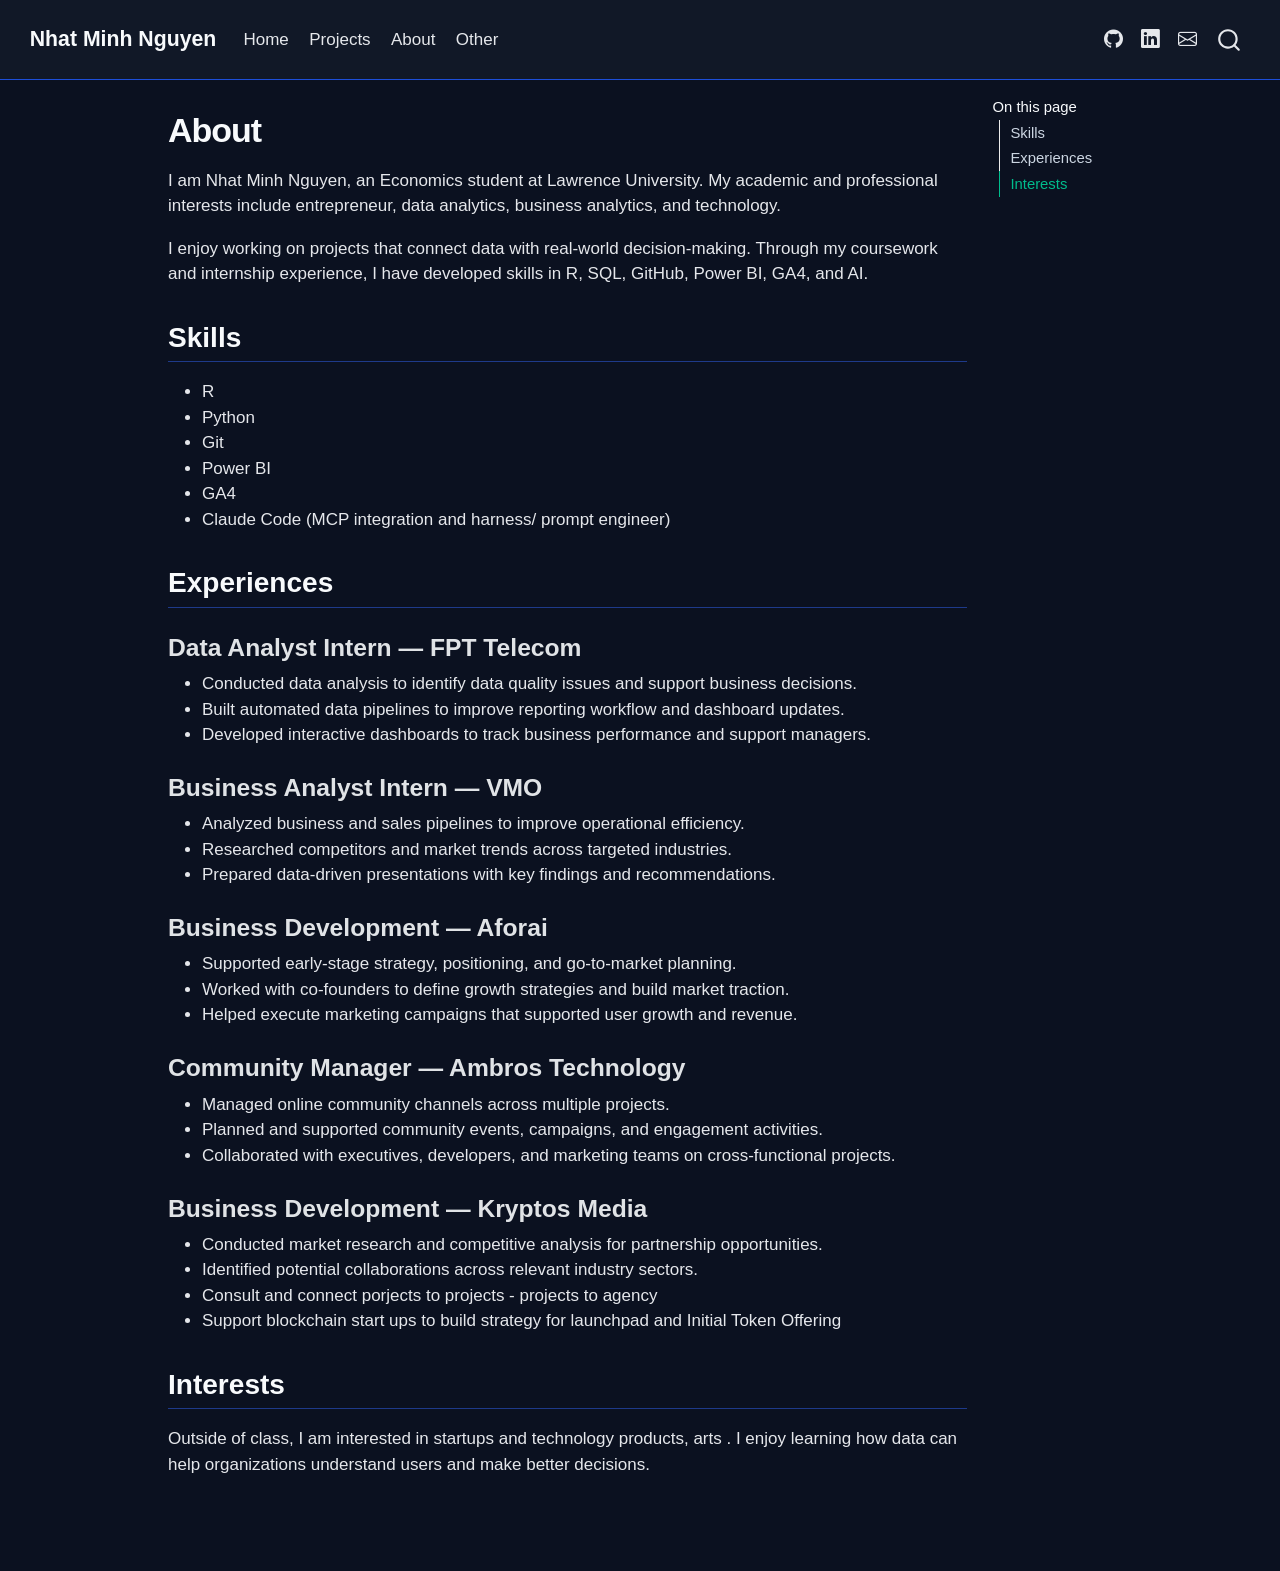
==== commit 8a2a1f28: "minor changes for personal uses only" ====
--- a/docs/about.html
+++ b/docs/about.html
@@ -148,6 +148,7 @@
   <li><a href="#community-manager-ambros-technology" id="toc-community-manager-ambros-technology" class="nav-link" data-scroll-target="#community-manager-ambros-technology">Community Manager — Ambros Technology</a></li>
   <li><a href="#business-development-kryptos-media" id="toc-business-development-kryptos-media" class="nav-link" data-scroll-target="#business-development-kryptos-media">Business Development — Kryptos Media</a></li>
   </ul></li>
+  <li><a href="#interests" id="toc-interests" class="nav-link" data-scroll-target="#interests">Interests</a></li>
   </ul>
 </nav>
     </div>
@@ -226,12 +227,15 @@
 <li>Conducted market research and competitive analysis for partnership opportunities.</li>
 <li>Identified potential collaborations across relevant industry sectors.</li>
 <li>Consult and connect porjects to projects - projects to agency</li>
-<li>Support blockchain start ups to build strategy for launchpad and Initial Token Offering ## Interests</li>
-</ul>
+<li>Support blockchain start ups to build strategy for launchpad and Initial Token Offering</li>
+</ul>
+</section>
+</section>
+<section id="interests" class="level2">
+<h2 class="anchored" data-anchor-id="interests">Interests</h2>
 <p>Outside of class, I am interested in startups and technology products, arts . I enjoy learning how data can help organizations understand users and make better decisions.</p>
 
 
-</section>
 </section>
 
 </main> <!-- /main -->
